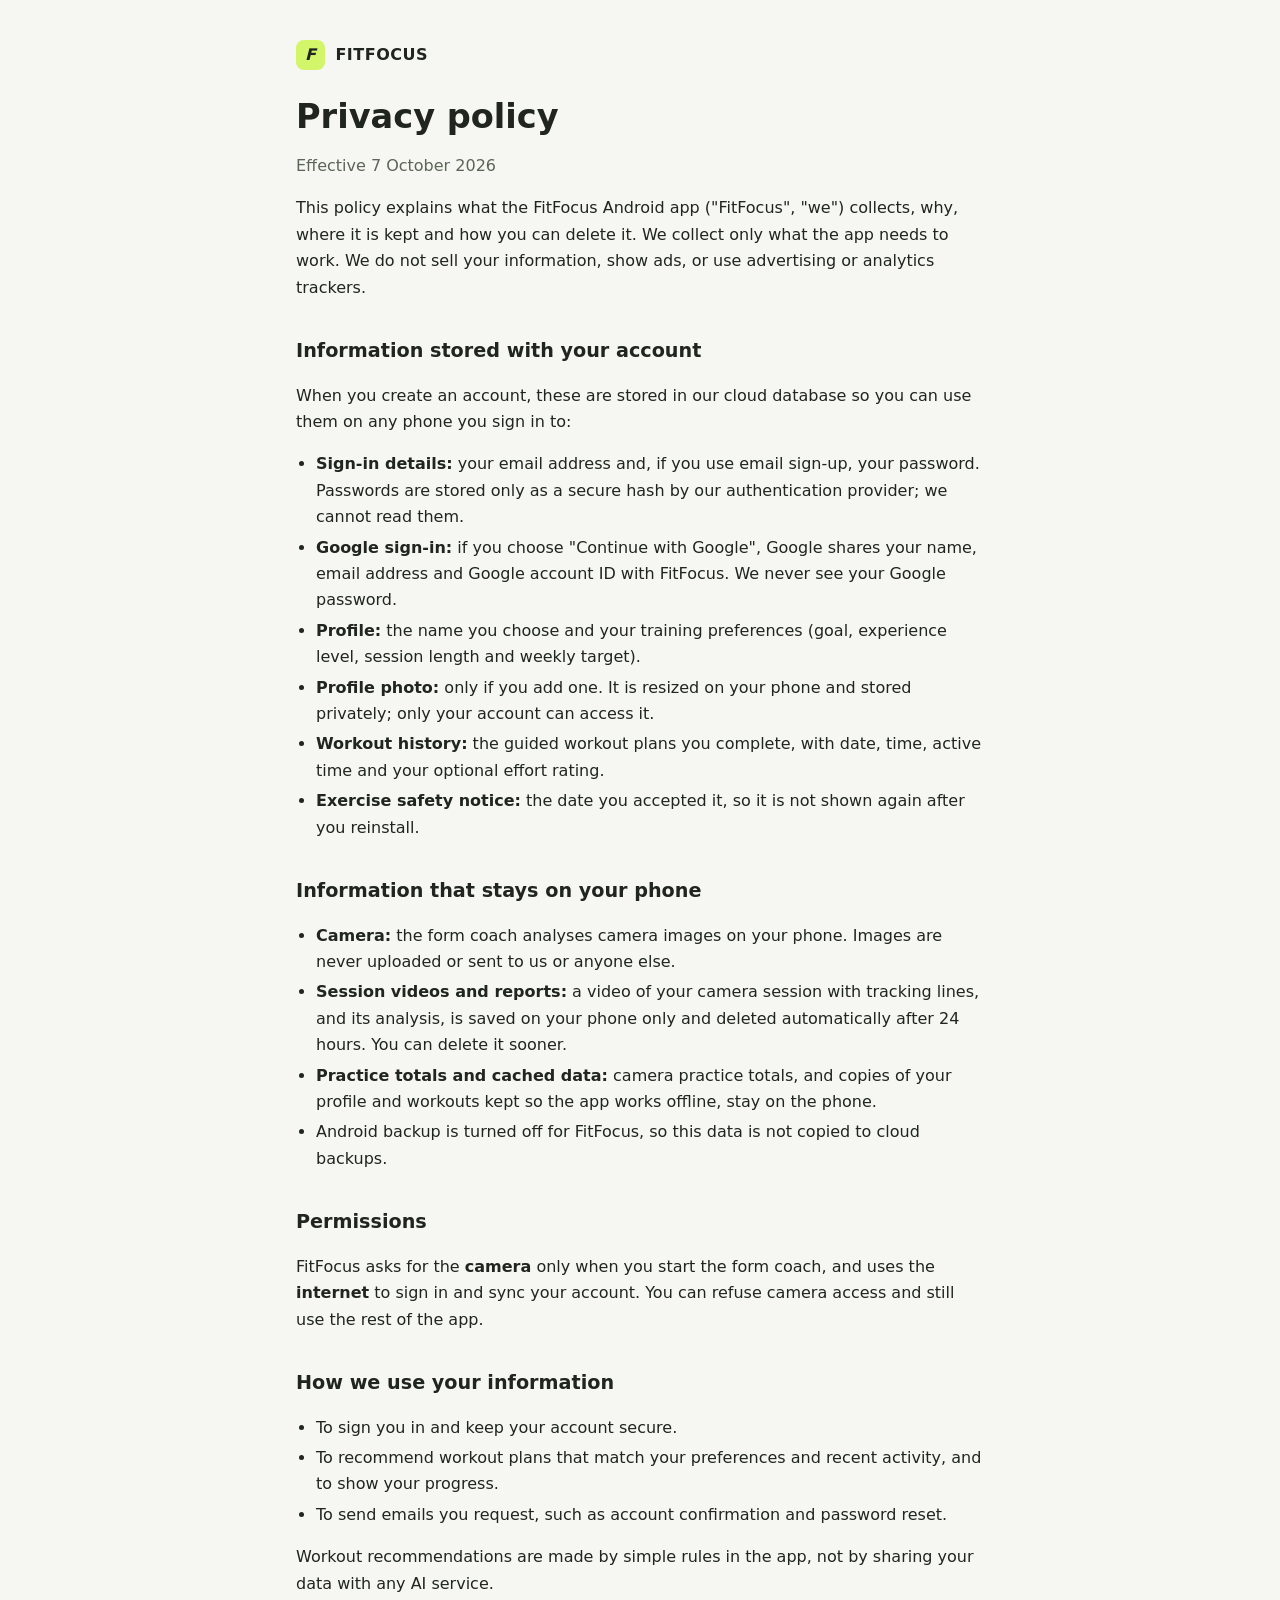
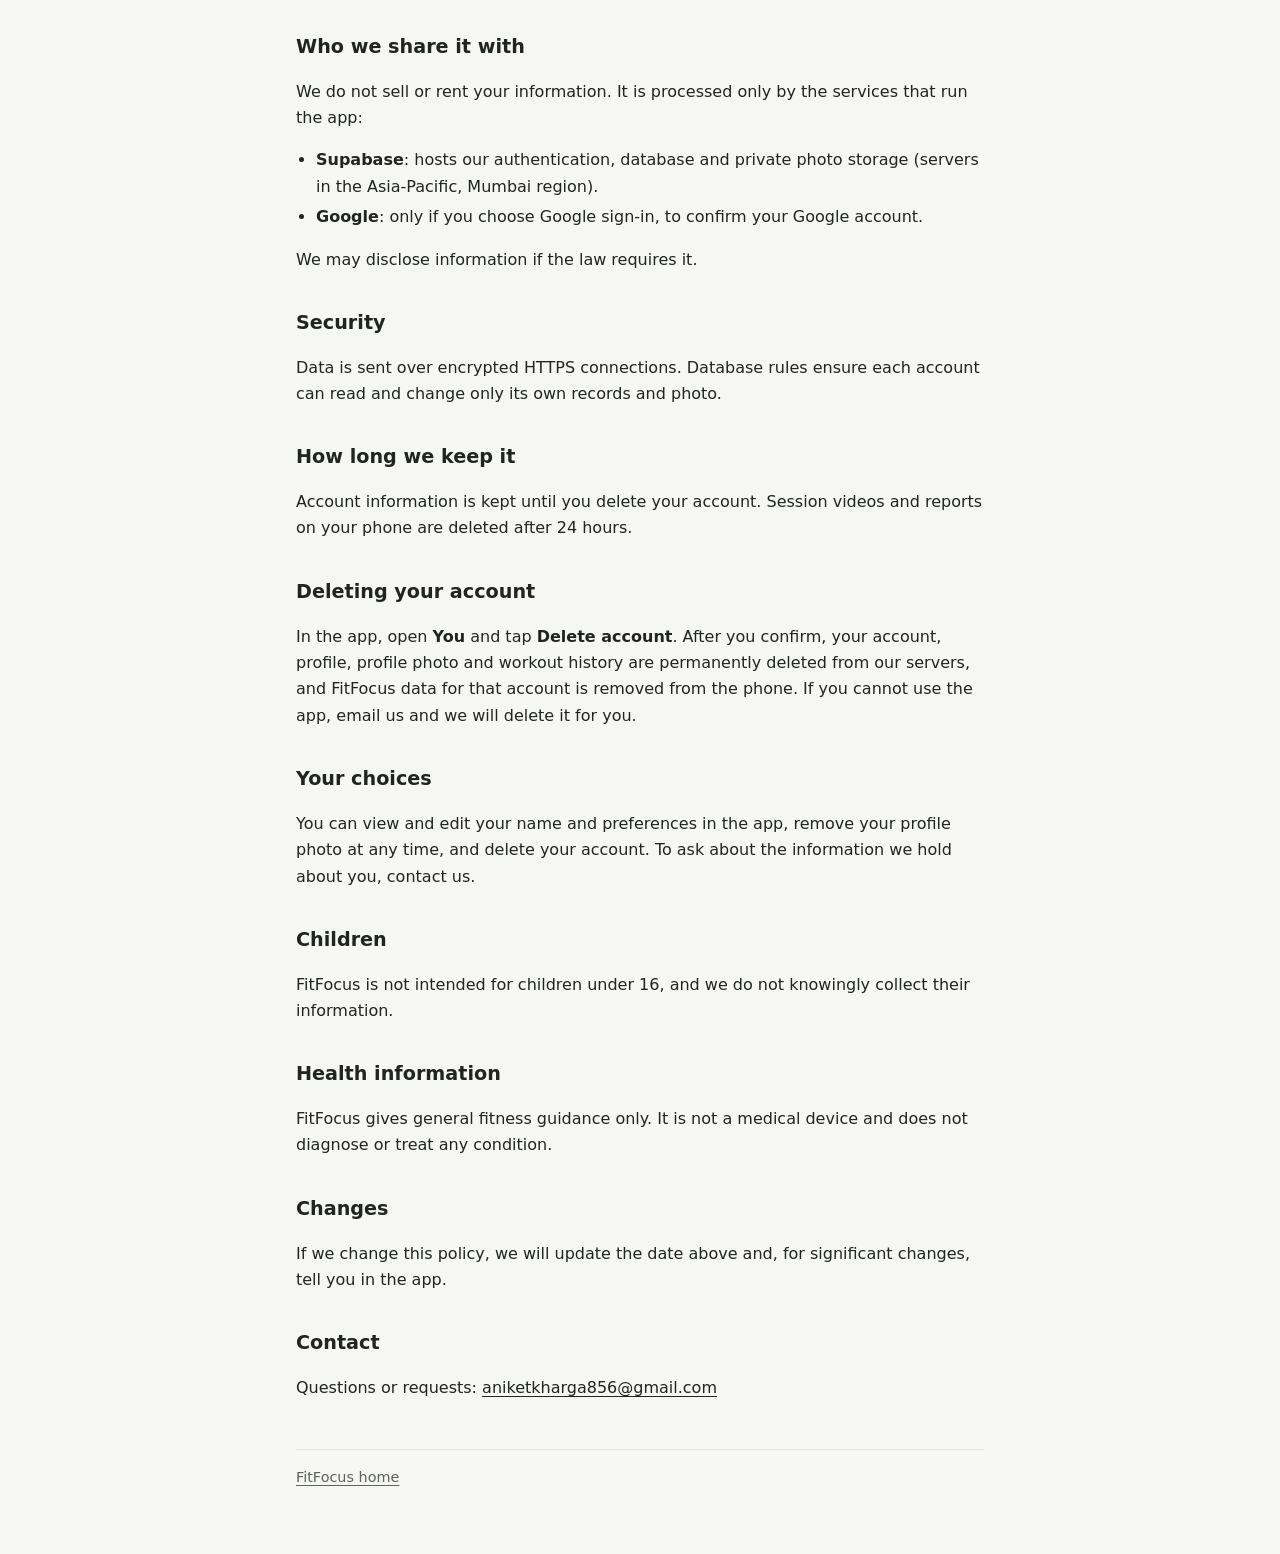
==== privacy.html @ d14c13b4 "FitFocus home page and privacy policy" ====
<!doctype html>
<html lang="en">
<head>
  <meta charset="utf-8">
  <meta name="viewport" content="width=device-width, initial-scale=1">
  <title>FitFocus Privacy Policy</title>
  <meta name="description" content="How the FitFocus Android app collects, uses, stores and deletes your information.">
  <link rel="stylesheet" href="style.css">
</head>
<body>
<main>
  <div class="brand"><a href="./" style="text-decoration:none;display:flex;gap:10px;align-items:center"><span>F</span> FITFOCUS</a></div>
  <h1>Privacy policy</h1>
  <p class="muted">Effective 7 October 2026</p>

  <p>This policy explains what the FitFocus Android app ("FitFocus", "we") collects, why, where it is kept and how you can delete it. We collect only what the app needs to work. We do not sell your information, show ads, or use advertising or analytics trackers.</p>

  <h2>Information stored with your account</h2>
  <p>When you create an account, these are stored in our cloud database so you can use them on any phone you sign in to:</p>
  <ul>
    <li><strong>Sign-in details:</strong> your email address and, if you use email sign-up, your password. Passwords are stored only as a secure hash by our authentication provider; we cannot read them.</li>
    <li><strong>Google sign-in:</strong> if you choose "Continue with Google", Google shares your name, email address and Google account ID with FitFocus. We never see your Google password.</li>
    <li><strong>Profile:</strong> the name you choose and your training preferences (goal, experience level, session length and weekly target).</li>
    <li><strong>Profile photo:</strong> only if you add one. It is resized on your phone and stored privately; only your account can access it.</li>
    <li><strong>Workout history:</strong> the guided workout plans you complete, with date, time, active time and your optional effort rating.</li>
    <li><strong>Exercise safety notice:</strong> the date you accepted it, so it is not shown again after you reinstall.</li>
  </ul>

  <h2>Information that stays on your phone</h2>
  <ul>
    <li><strong>Camera:</strong> the form coach analyses camera images on your phone. Images are never uploaded or sent to us or anyone else.</li>
    <li><strong>Session videos and reports:</strong> a video of your camera session with tracking lines, and its analysis, is saved on your phone only and deleted automatically after 24 hours. You can delete it sooner.</li>
    <li><strong>Practice totals and cached data:</strong> camera practice totals, and copies of your profile and workouts kept so the app works offline, stay on the phone.</li>
    <li>Android backup is turned off for FitFocus, so this data is not copied to cloud backups.</li>
  </ul>

  <h2>Permissions</h2>
  <p>FitFocus asks for the <strong>camera</strong> only when you start the form coach, and uses the <strong>internet</strong> to sign in and sync your account. You can refuse camera access and still use the rest of the app.</p>

  <h2>How we use your information</h2>
  <ul>
    <li>To sign you in and keep your account secure.</li>
    <li>To recommend workout plans that match your preferences and recent activity, and to show your progress.</li>
    <li>To send emails you request, such as account confirmation and password reset.</li>
  </ul>
  <p>Workout recommendations are made by simple rules in the app, not by sharing your data with any AI service.</p>

  <h2>Who we share it with</h2>
  <p>We do not sell or rent your information. It is processed only by the services that run the app:</p>
  <ul>
    <li><strong>Supabase</strong>: hosts our authentication, database and private photo storage (servers in the Asia-Pacific, Mumbai region).</li>
    <li><strong>Google</strong>: only if you choose Google sign-in, to confirm your Google account.</li>
  </ul>
  <p>We may disclose information if the law requires it.</p>

  <h2>Security</h2>
  <p>Data is sent over encrypted HTTPS connections. Database rules ensure each account can read and change only its own records and photo.</p>

  <h2>How long we keep it</h2>
  <p>Account information is kept until you delete your account. Session videos and reports on your phone are deleted after 24 hours.</p>

  <h2>Deleting your account</h2>
  <p>In the app, open <strong>You</strong> and tap <strong>Delete account</strong>. After you confirm, your account, profile, profile photo and workout history are permanently deleted from our servers, and FitFocus data for that account is removed from the phone. If you cannot use the app, email us and we will delete it for you.</p>

  <h2>Your choices</h2>
  <p>You can view and edit your name and preferences in the app, remove your profile photo at any time, and delete your account. To ask about the information we hold about you, contact us.</p>

  <h2>Children</h2>
  <p>FitFocus is not intended for children under 16, and we do not knowingly collect their information.</p>

  <h2>Health information</h2>
  <p>FitFocus gives general fitness guidance only. It is not a medical device and does not diagnose or treat any condition.</p>

  <h2>Changes</h2>
  <p>If we change this policy, we will update the date above and, for significant changes, tell you in the app.</p>

  <h2>Contact</h2>
  <p>Questions or requests: <a href="mailto:aniketkharga856@gmail.com">aniketkharga856@gmail.com</a></p>

  <footer><a href="./">FitFocus home</a></footer>
</main>
</body>
</html>
---- style.css ----
:root {
  --bg: #f6f7f2;
  --surface: #ffffff;
  --text: #20251f;
  --muted: #5d6458;
  --line: #e1e5db;
  --lime: #d3f56a;
}
@media (prefers-color-scheme: dark) {
  :root {
    --bg: #161a15;
    --surface: #20251f;
    --text: #eef1e8;
    --muted: #b3bbab;
    --line: #333a31;
  }
}
* { box-sizing: border-box; }
body {
  margin: 0;
  background: var(--bg);
  color: var(--text);
  font: 16px/1.65 system-ui, -apple-system, "Segoe UI", Roboto, sans-serif;
}
main { max-width: 720px; margin: 0 auto; padding: 40px 16px 64px; }
.brand { display: flex; align-items: center; gap: 10px; font-weight: 800; letter-spacing: .5px; }
.brand span { background: var(--lime); color: #20251f; border-radius: 8px; padding: 2px 9px; font-style: italic; }
h1 { font-size: 2.1rem; line-height: 1.15; margin: 28px 0 8px; }
h2 { font-size: 1.2rem; margin: 34px 0 6px; }
p, li { color: var(--text); }
.muted { color: var(--muted); }
ul { padding-left: 1.25rem; }
li { margin: 4px 0; }
.card { background: var(--surface); border: 1px solid var(--line); border-radius: 16px; padding: 18px 20px; margin: 18px 0; }
a { color: inherit; text-decoration-thickness: 1px; text-underline-offset: 3px; }
.button { display: inline-block; background: var(--lime); color: #20251f; font-weight: 700; padding: 11px 18px; border-radius: 12px; text-decoration: none; margin-top: 8px; }
footer { margin-top: 48px; border-top: 1px solid var(--line); padding-top: 16px; font-size: .9rem; color: var(--muted); }
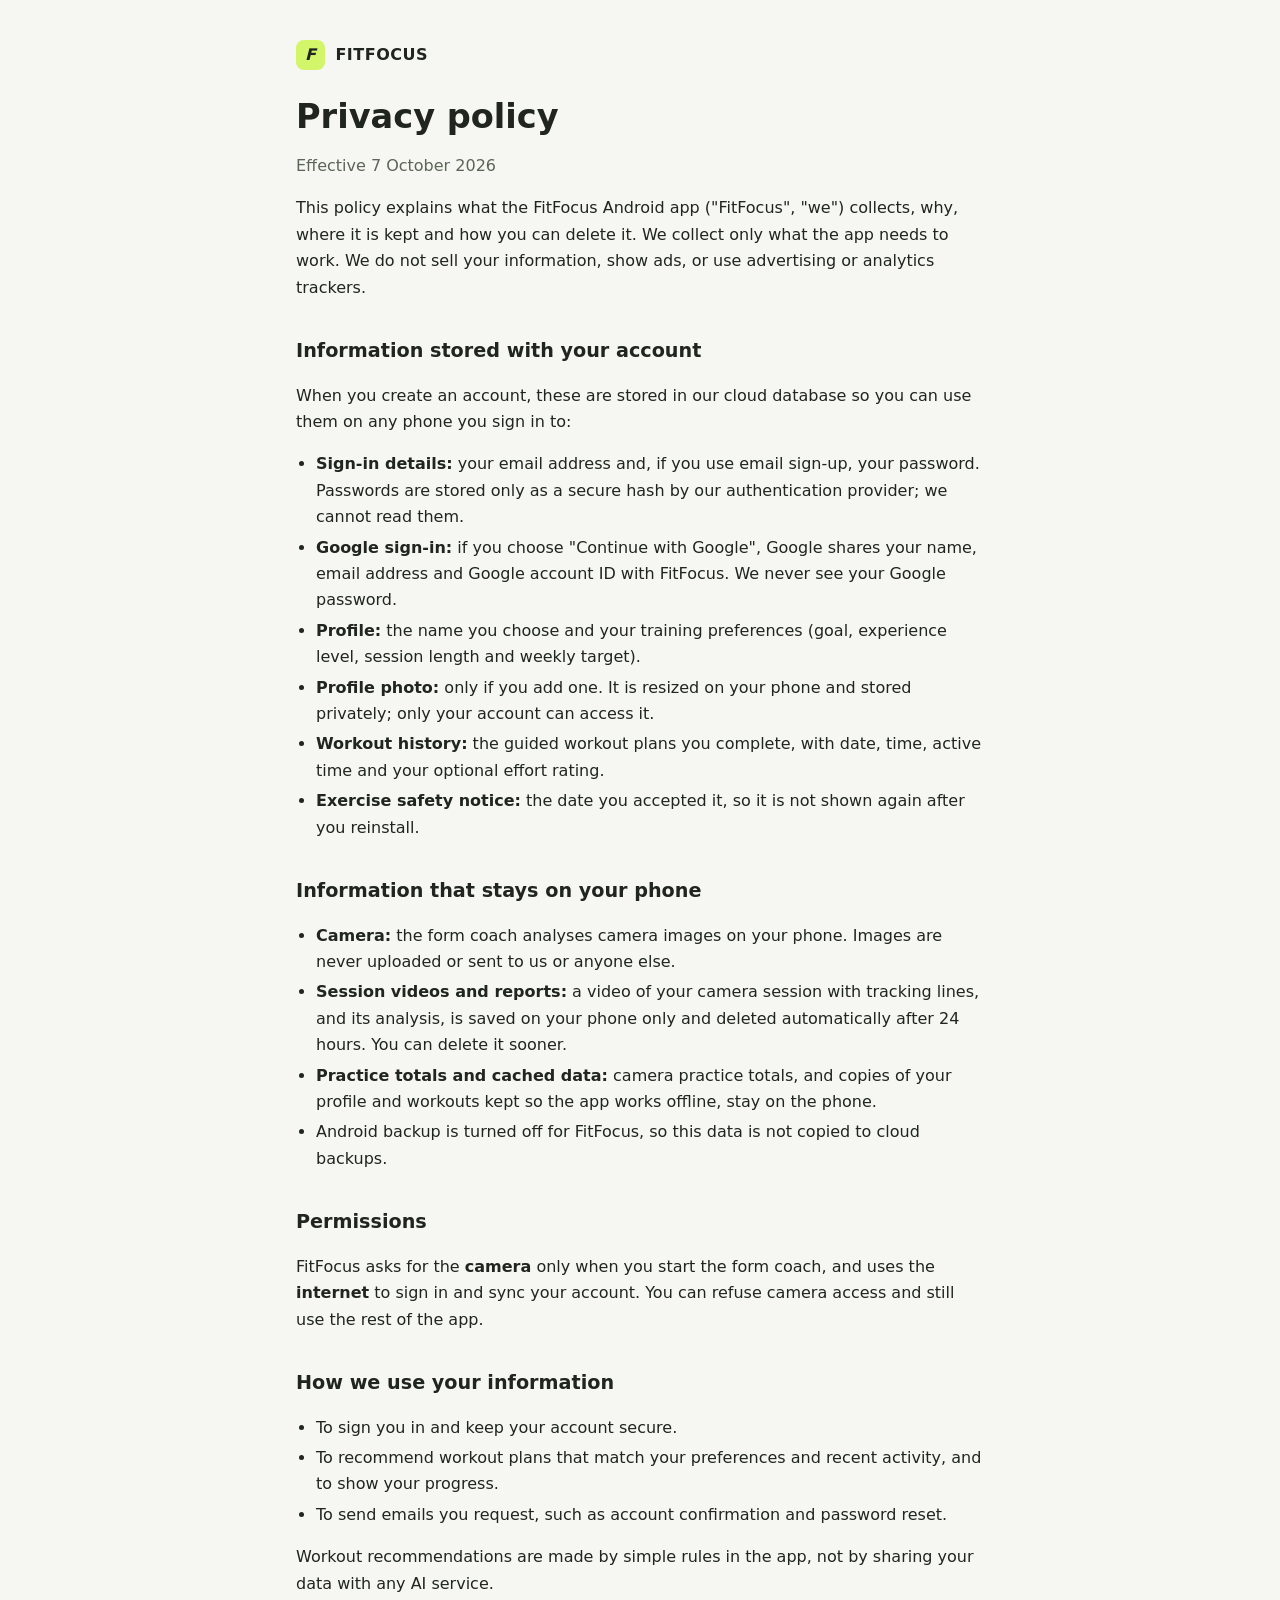
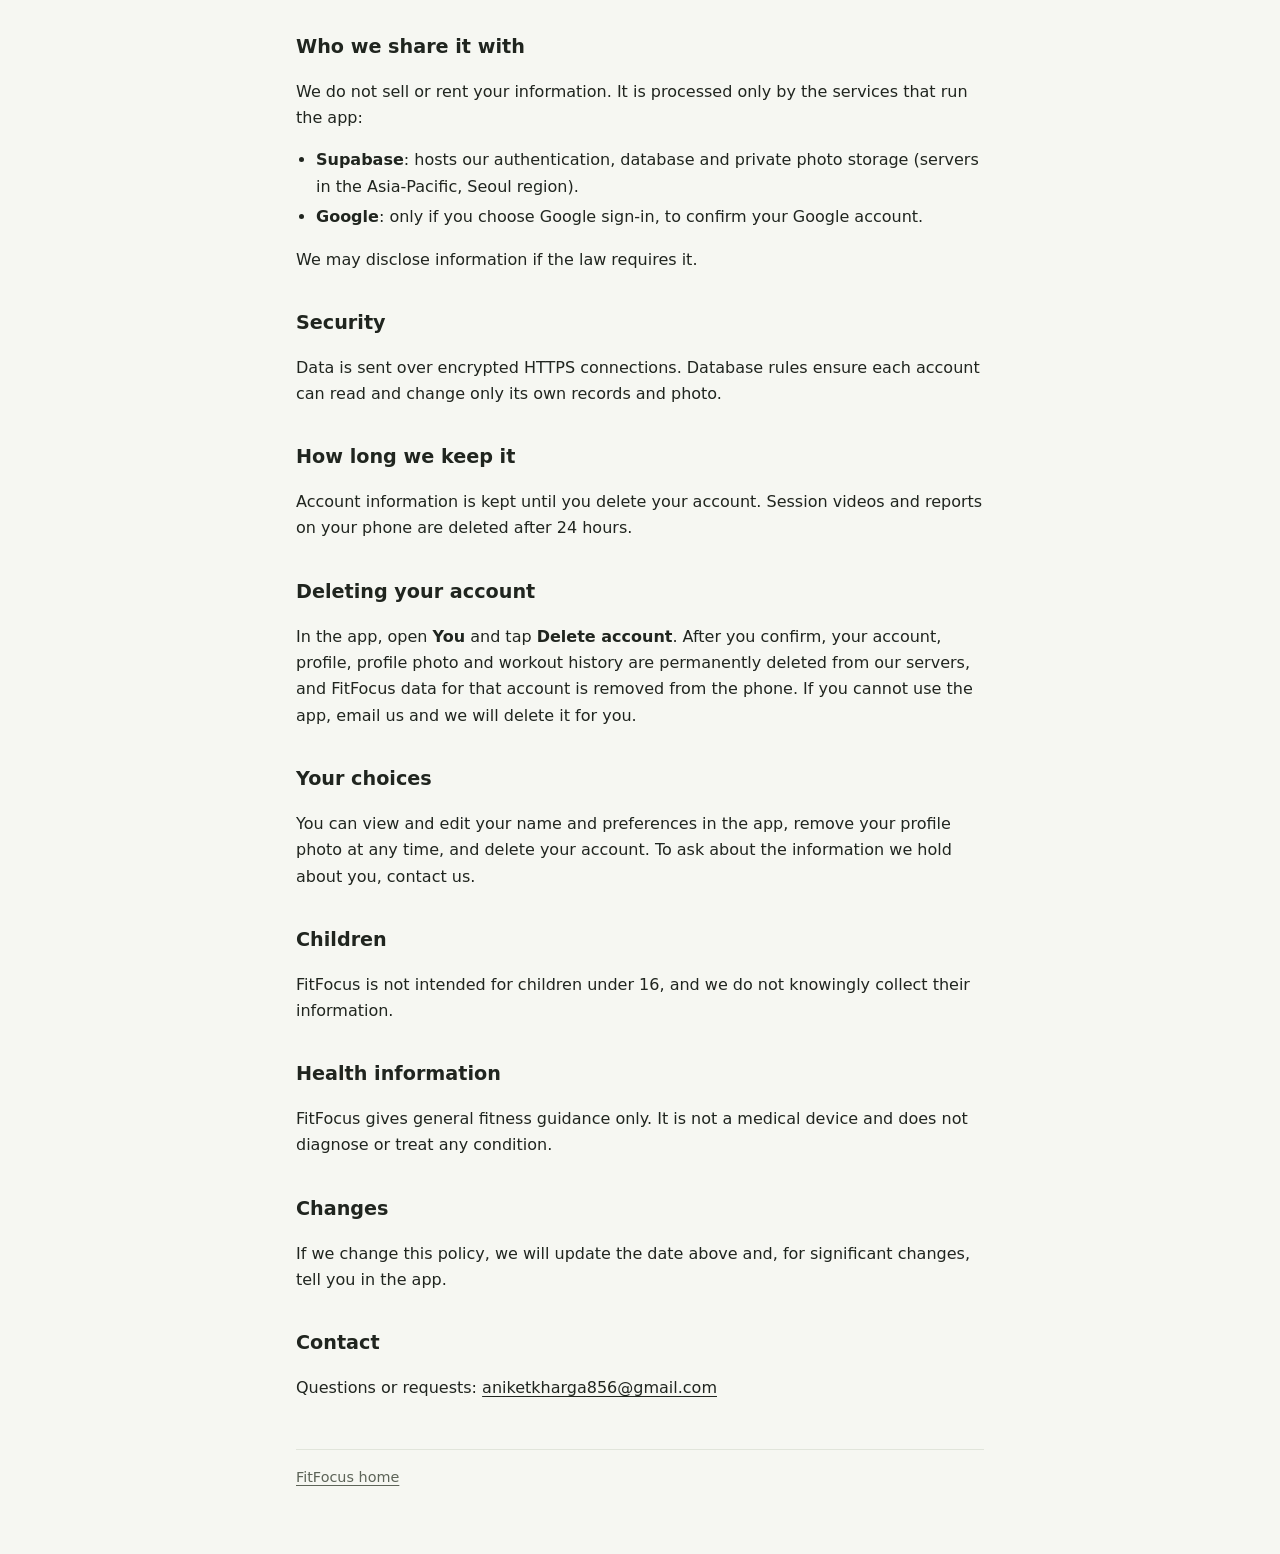
==== commit 9440308c: "Privacy policy: data is hosted in the Seoul region" ====
--- a/privacy.html
+++ b/privacy.html
@@ -48,7 +48,7 @@
   <h2>Who we share it with</h2>
   <p>We do not sell or rent your information. It is processed only by the services that run the app:</p>
   <ul>
-    <li><strong>Supabase</strong>: hosts our authentication, database and private photo storage (servers in the Asia-Pacific, Mumbai region).</li>
+    <li><strong>Supabase</strong>: hosts our authentication, database and private photo storage (servers in the Asia-Pacific, Seoul region).</li>
     <li><strong>Google</strong>: only if you choose Google sign-in, to confirm your Google account.</li>
   </ul>
   <p>We may disclose information if the law requires it.</p>
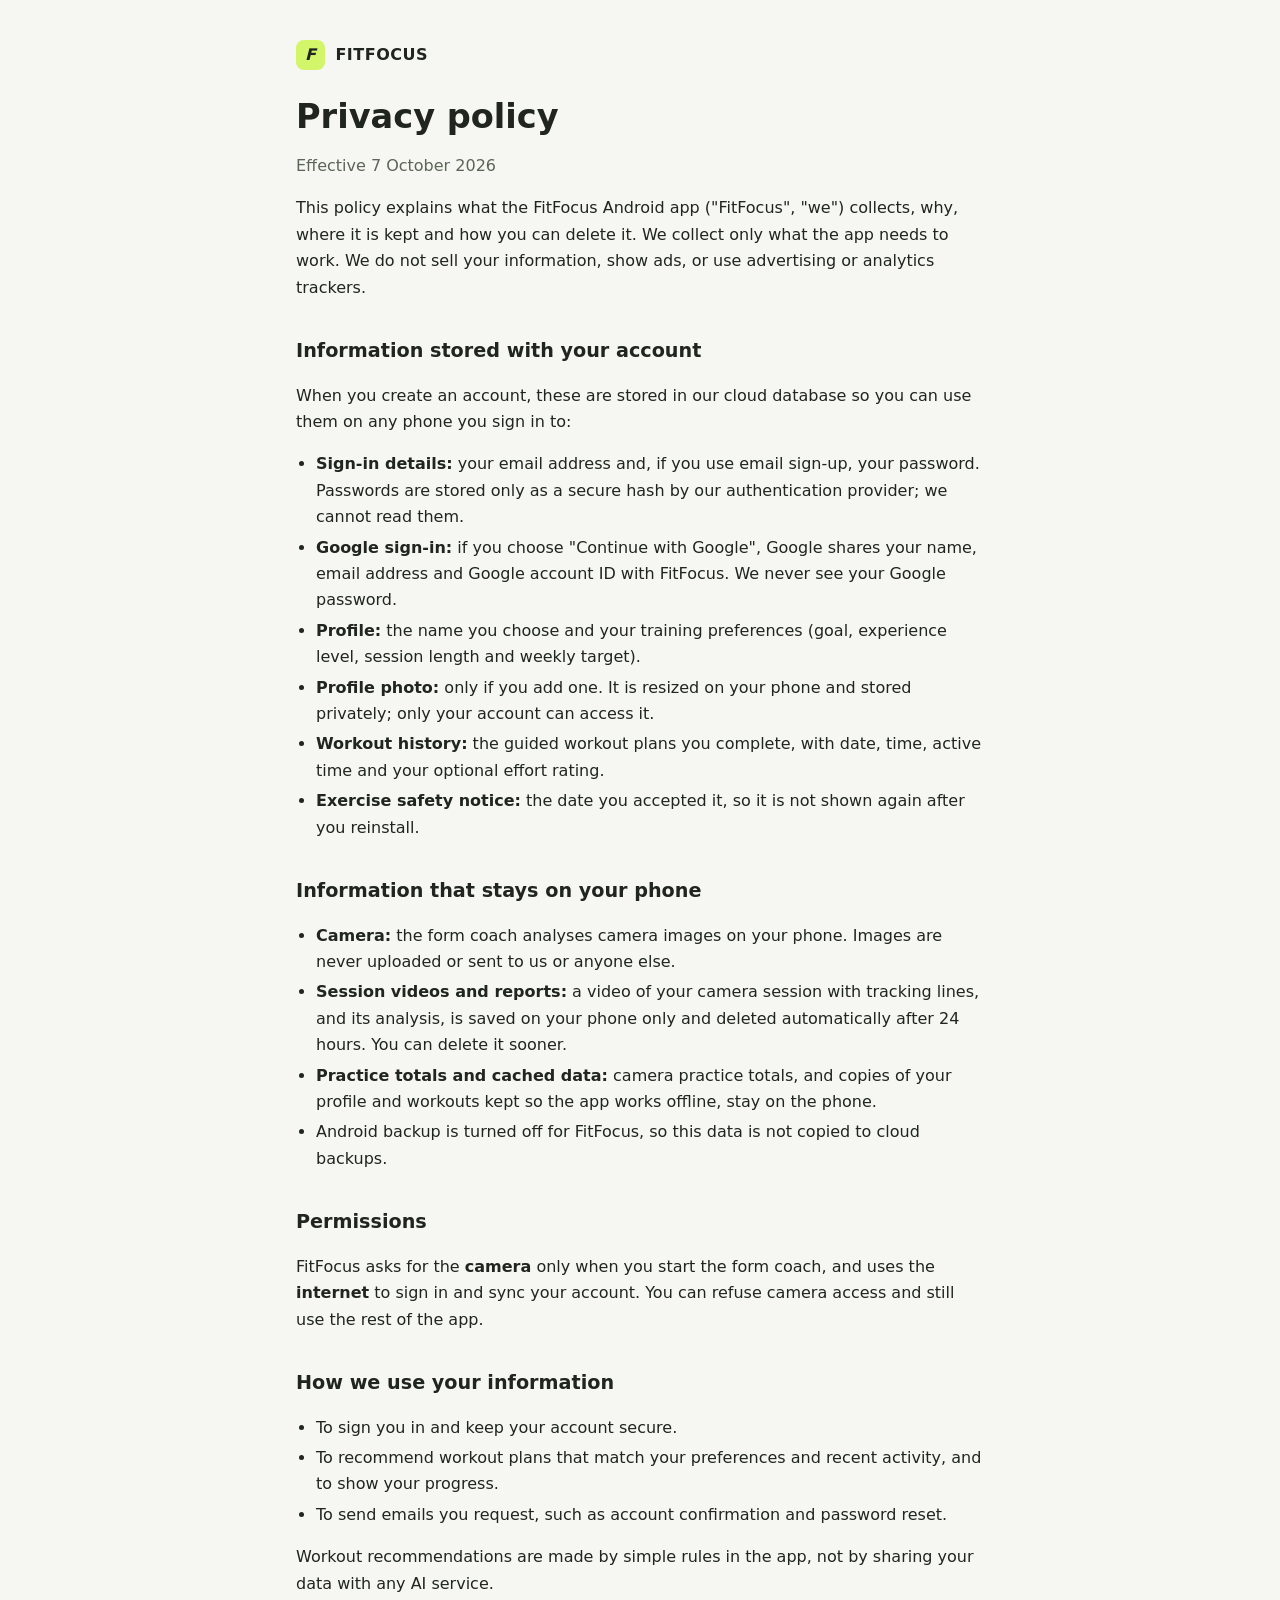
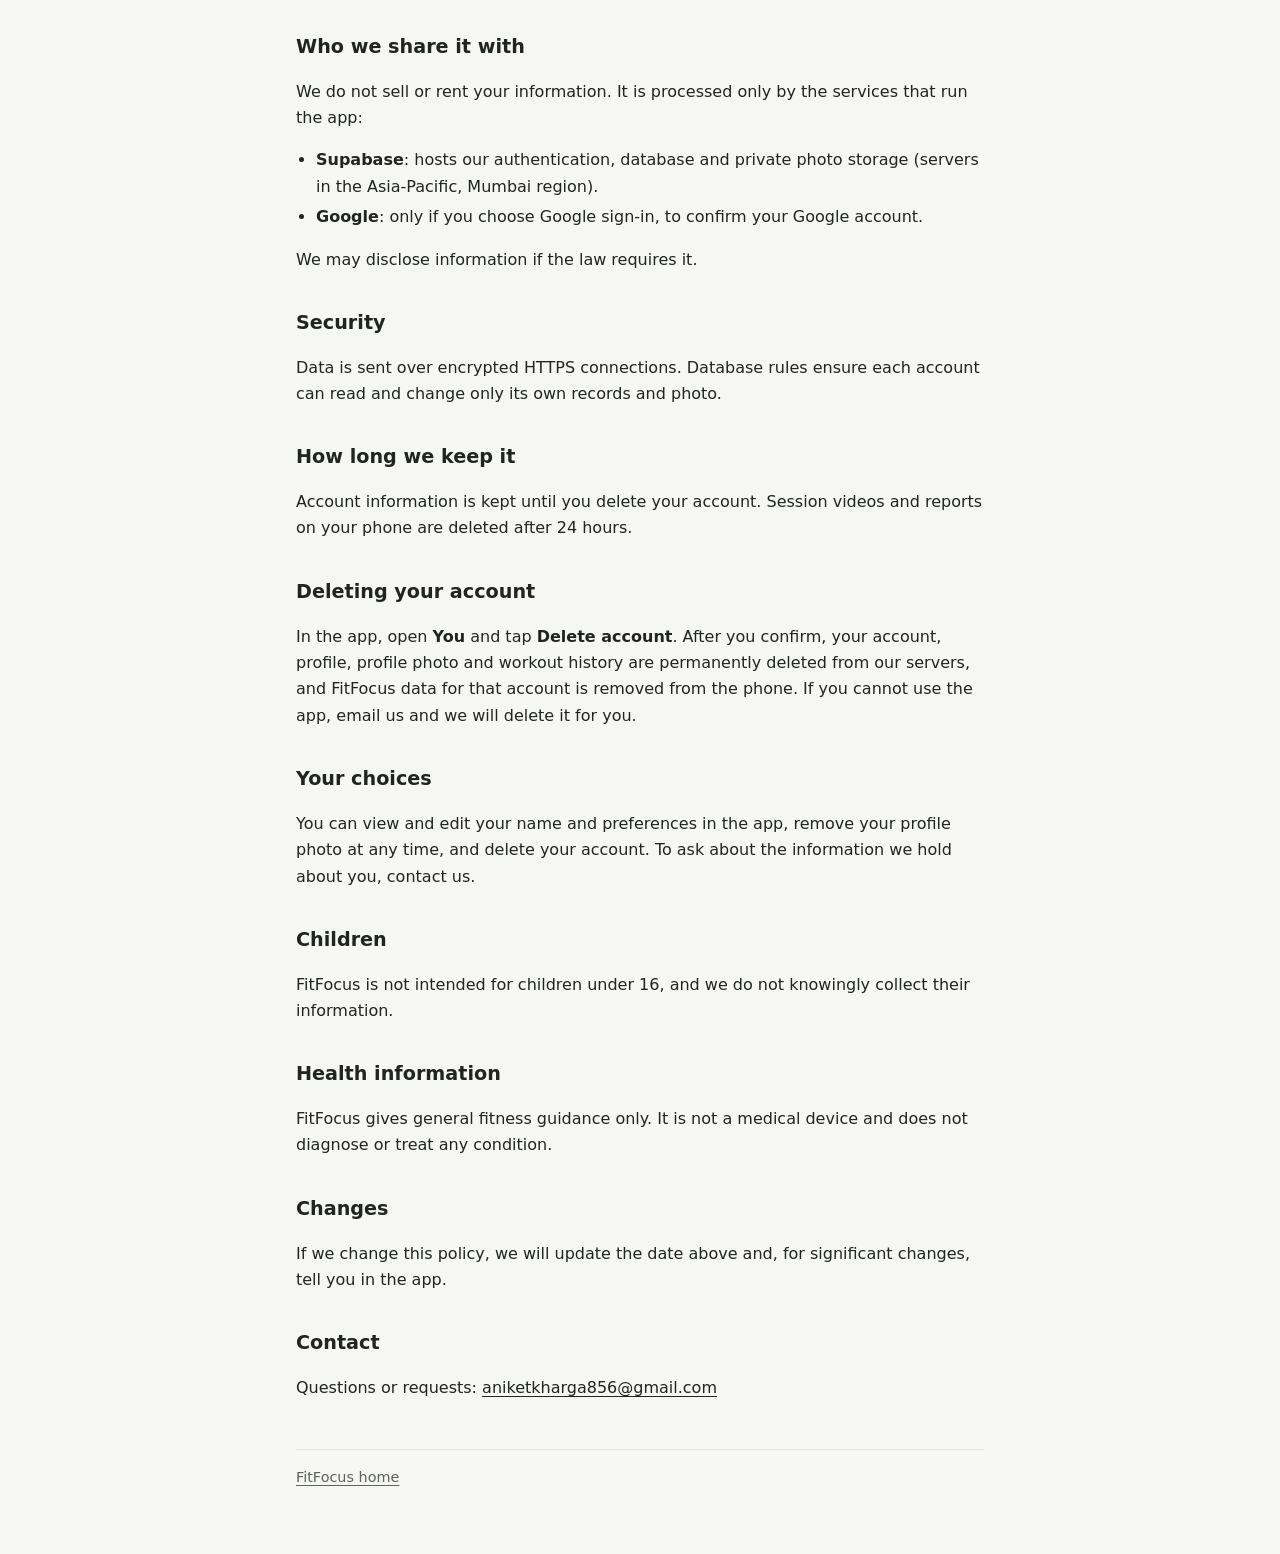
==== commit ac295e4b: "Privacy policy: data is hosted in the Mumbai region" ====
--- a/privacy.html
+++ b/privacy.html
@@ -48,7 +48,7 @@
   <h2>Who we share it with</h2>
   <p>We do not sell or rent your information. It is processed only by the services that run the app:</p>
   <ul>
-    <li><strong>Supabase</strong>: hosts our authentication, database and private photo storage (servers in the Asia-Pacific, Seoul region).</li>
+    <li><strong>Supabase</strong>: hosts our authentication, database and private photo storage (servers in the Asia-Pacific, Mumbai region).</li>
     <li><strong>Google</strong>: only if you choose Google sign-in, to confirm your Google account.</li>
   </ul>
   <p>We may disclose information if the law requires it.</p>
